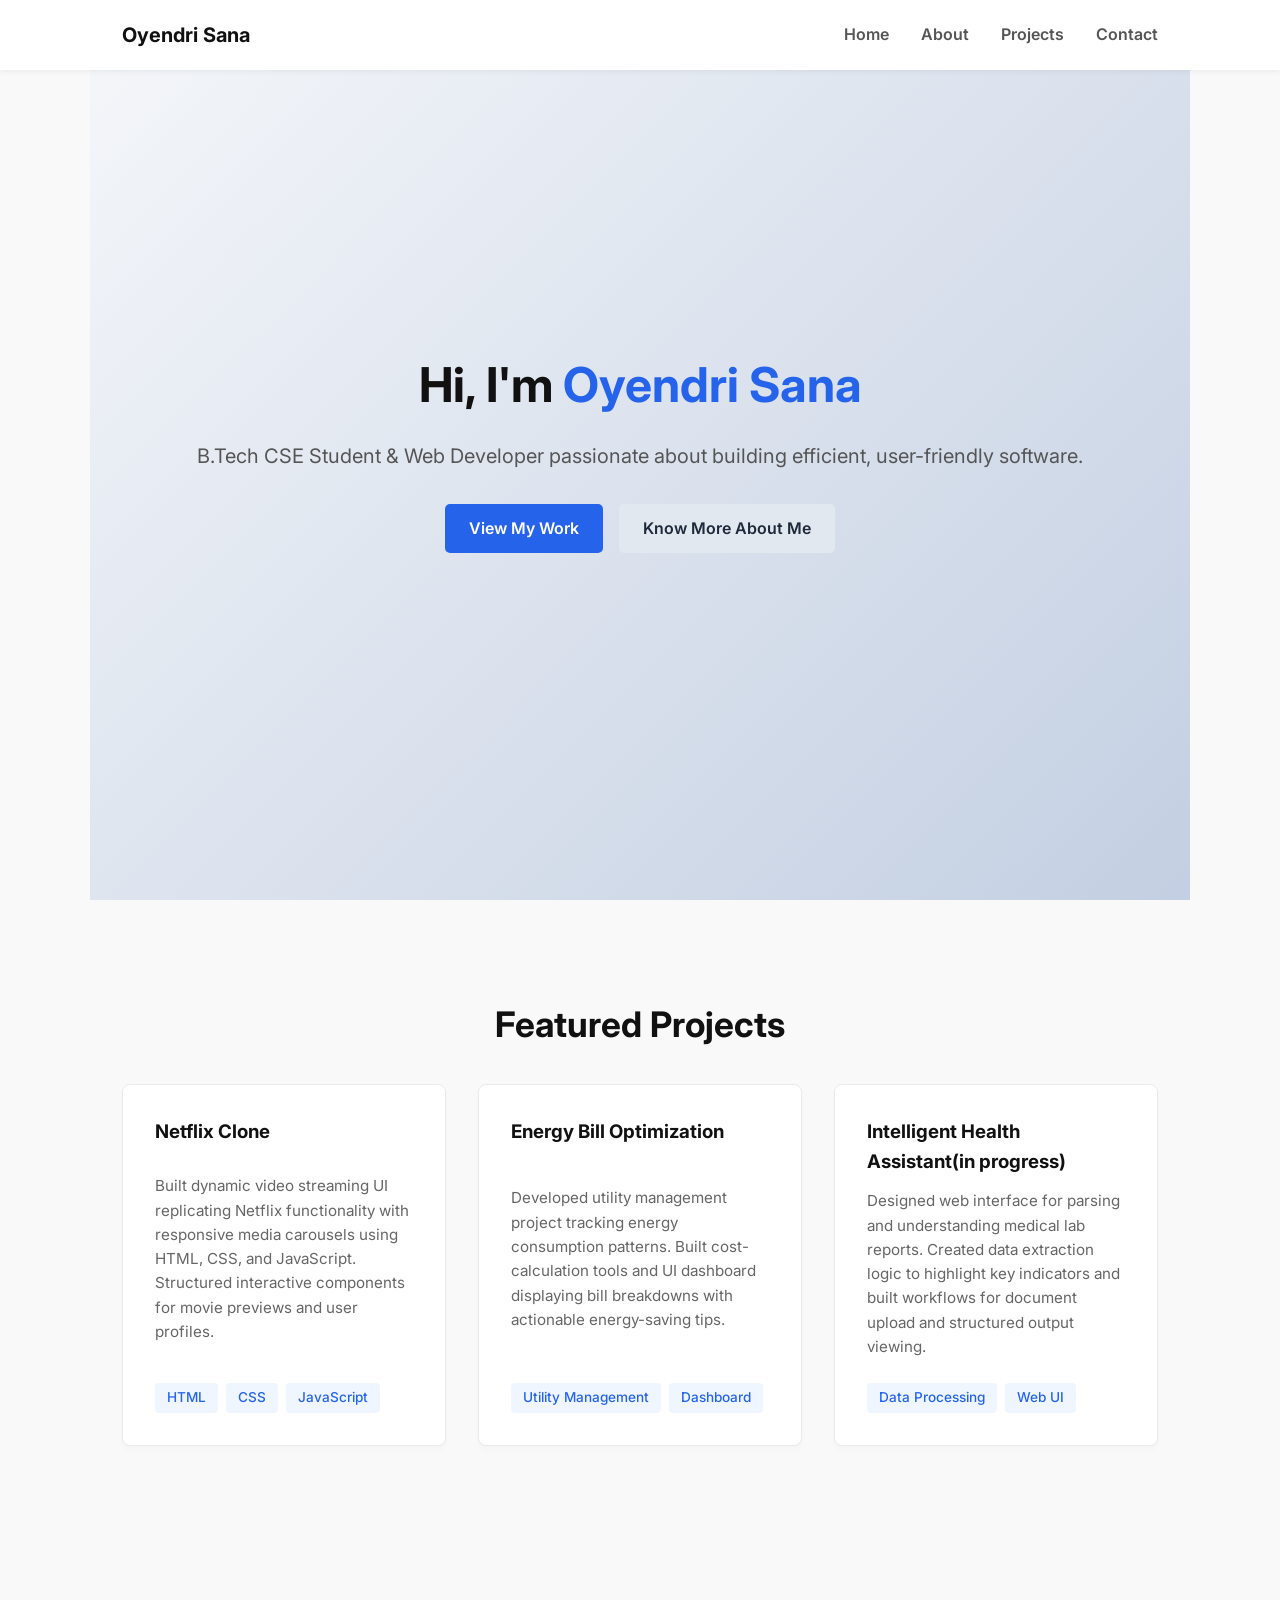
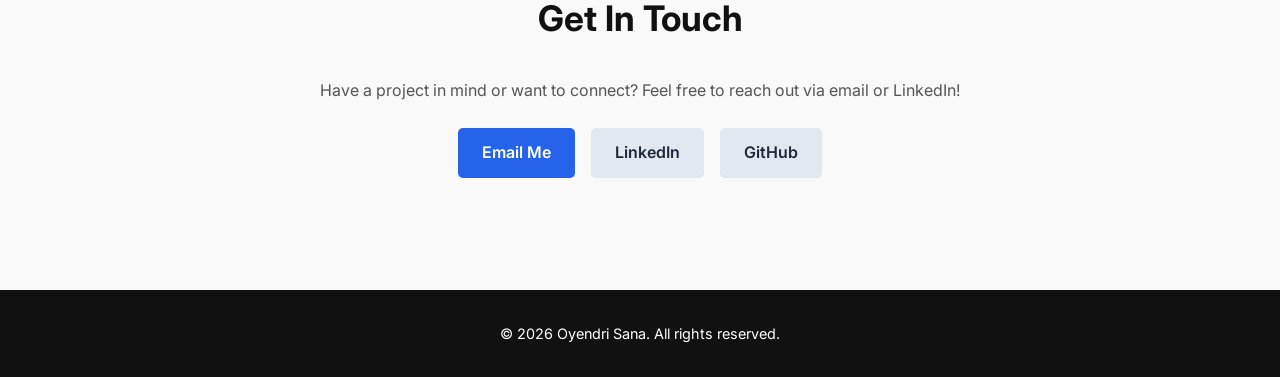
==== index.html @ 6a17782d "Initial commit for Curriculum Vitae" ====
<!DOCTYPE html>
<html lang="en">
<head>
    <meta charset="UTF-8">
    <meta name="viewport" content="width=device-width, initial-scale=1.0">
    <title>Oyendri Sana | Curriculum Vitae</title>
    <link rel="stylesheet" href="style.css">
    <!-- Google Fonts -->
    <link href="https://fonts.googleapis.com/css2?family=Inter:wght@300;400;600;700&display=swap" rel="stylesheet">
</head>
<body>

    <!-- Header & Navigation -->
    <header>
        <nav class="navbar">
            <a href="index.html" class="logo">Oyendri Sana</a>
            <ul class="nav-links">
                <li><a href="index.html">Home</a></li>
                <li><a href="about.html">About</a></li>
                <li><a href="#projects">Projects</a></li>
                <li><a href="#contact">Contact</a></li>
            </ul>
        </nav>
    </header>

    <!-- Hero Section -->
    <section class="hero">
        <div class="hero-content">
            <h1>Hi, I'm <span class="highlight">Oyendri Sana</span></h1>
            <p>B.Tech CSE Student & Web Developer passionate about building efficient, user-friendly software.</p>
            <div class="hero-btns">
                <a href="#projects" class="btn">View My Work</a>
                <a href="about.html" class="btn btn-secondary">Know More About Me</a>
            </div>
        </div>
    </section>

    <!-- Projects Section -->
    <section id="projects" class="projects">
        <h2>Featured Projects</h2>
        <div class="project-grid">
            <div class="project-card">
                <h3>Netflix Clone</h3>
                <p>Built dynamic video streaming UI replicating Netflix functionality with responsive media carousels using HTML, CSS, and JavaScript. Structured interactive components for movie previews and user profiles.</p>
                <div class="tech-stack"><span>HTML</span><span>CSS</span><span>JavaScript</span></div>
            </div>
            <div class="project-card">
                <h3>Energy Bill Optimization</h3>
                <p>Developed utility management project tracking energy consumption patterns. Built cost-calculation tools and UI dashboard displaying bill breakdowns with actionable energy-saving tips.</p>
                <div class="tech-stack"><span>Utility Management</span><span>Dashboard</span></div>
            </div>
             <div class="project-card">
                <h3>Intelligent Health Assistant(in progress)</h3>
                <p>Designed web interface for parsing and understanding medical lab reports. Created data extraction logic to highlight key indicators and built workflows for document upload and structured output viewing.</p>
                <div class="tech-stack"><span>Data Processing</span><span>Web UI</span></div>
            </div>
        </div>
    </section>

    <!-- Contact Section -->
    <section id="contact" class="contact">
        <h2>Get In Touch</h2>
        <p>Have a project in mind or want to connect? Feel free to reach out via email or LinkedIn!</p>
        <div class="contact-links">
            <a href="mailto:sanaoindri@gmail.com" class="btn">Email Me</a>
            <a href="https://linkedin.com/in/oyendri-sana-14b73035a" target="_blank" class="btn btn-secondary">LinkedIn</a>
            <a href="https://github.com/Oyendri04" target="_blank" class="btn btn-secondary">GitHub</a>
        </div>
    </section>

    <!-- Footer -->
    <footer>
        <p>&copy; 2026 Oyendri Sana. All rights reserved.</p>
    </footer>

</body>
</html>
---- style.css ----
/* Global Reset & Styling */
* {
    margin: 0;
    padding: 0;
    box-sizing: border-box;
}

body {
    font-family: 'Inter', sans-serif;
    line-height: 1.6;
    color: #333;
    background-color: #f9f9f9;
}

/* Navbar */
header {
    background: #fff;
    position: fixed;
    width: 100%;
    top: 0;
    box-shadow: 0 2px 5px rgba(0,0,0,0.05);
    z-index: 1000;
}

.navbar {
    display: flex;
    justify-content: space-between;
    align-items: center;
    max-width: 1100px;
    margin: 0 auto;
    padding: 1.2rem 2rem;
}

.logo {
    font-weight: 700;
    font-size: 1.25rem;
    color: #111;
    text-decoration: none;
}

.nav-links {
    list-style: none;
    display: flex;
    gap: 2rem;
}

.nav-links a {
    text-decoration: none;
    color: #555;
    font-weight: 600;
    transition: color 0.3s;
}

.nav-links a:hover, .nav-links a.active {
    color: #2563eb;
}

/* Hero Section */
.hero {
    height: 100vh;
    display: flex;
    align-items: center;
    justify-content: center;
    text-align: center;
    background: linear-gradient(135deg, #f5f7fa 0%, #c3cfe2 100%);
    padding: 0 1rem;
}

.hero-content h1 {
    font-size: 3rem;
    margin-bottom: 1rem;
    color: #111;
}

.highlight {
    color: #2563eb;
}

.hero-content p {
    font-size: 1.25rem;
    color: #555;
    margin-bottom: 2rem;
}

.hero-btns {
    display: flex;
    gap: 1rem;
    justify-content: center;
}

/* Buttons */
.btn {
    display: inline-block;
    background: #2563eb;
    color: #fff;
    padding: 0.75rem 1.5rem;
    border-radius: 5px;
    text-decoration: none;
    font-weight: 600;
    transition: background 0.3s;
}

.btn:hover {
    background: #1d4ed8;
}

.btn-secondary {
    background: #e2e8f0;
    color: #1e293b;
}

.btn-secondary:hover {
    background: #cbd5e1;
}

/* Sections General */
section {
    padding: 6rem 2rem 3rem;
    max-width: 1100px;
    margin: 0 auto;
}

section h2 {
    font-size: 2.2rem;
    margin-bottom: 2rem;
    text-align: center;
    color: #111;
}

/* Projects Section */
.project-grid {
    display: grid;
    grid-template-columns: repeat(auto-fit, minmax(300px, 1fr));
    gap: 2rem;
    margin-top: 2rem;
}

.project-card {
    background: #fff;
    padding: 2rem;
    border-radius: 8px;
    box-shadow: 0 4px 6px rgba(0,0,0,0.02);
    border: 1px solid #eaeaea;
    transition: transform 0.3s, box-shadow 0.3s;
    display: flex;
    flex-direction: column;
    justify-content: space-between;
}

.project-card:hover {
    transform: translateY(-5px);
    box-shadow: 0 10px 15px rgba(0,0,0,0.05);
}

.project-card h3 {
    margin-bottom: 0.75rem;
    color: #111;
}

.project-card p {
    color: #666;
    margin-bottom: 1.5rem;
    font-size: 0.95rem;
}

.tech-stack {
    display: flex;
    gap: 0.5rem;
    flex-wrap: wrap;
}

.tech-stack span {
    background: #eff6ff;
    color: #2563eb;
    padding: 0.25rem 0.75rem;
    border-radius: 4px;
    font-size: 0.85rem;
    font-weight: 500;
}

/* About Page Specific Styles */
.about-page {
    padding-top: 7rem;
}

.about-container {
    background: #fff;
    padding: 3rem;
    border-radius: 12px;
    box-shadow: 0 4px 6px rgba(0,0,0,0.02);
    border: 1px solid #eaeaea;
}

.profile-card-summary {
    margin-bottom: 2.5rem;
}

.profile-card-summary h3, .resume-section h3 {
    font-size: 1.4rem;
    color: #1e293b;
    margin-bottom: 1rem;
    border-bottom: 2px solid #eff6ff;
    padding-bottom: 0.5rem;
}

.resume-section {
    margin-bottom: 2.5rem;
}

.resume-item {
    margin-bottom: 1.5rem;
}

.resume-item h4 {
    font-size: 1.1rem;
    color: #0f172a;
}

.resume-item .institution {
    color: #475569;
    font-weight: 500;
}

.resume-item .meta {
    color: #64748b;
    font-size: 0.9rem;
}

.skills-grid {
    display: grid;
    grid-template-columns: repeat(auto-fit, minmax(250px, 1fr));
    gap: 1.5rem;
}

.skill-category {
    background: #f8fafc;
    padding: 1.25rem;
    border-radius: 8px;
    border: 1px solid #e2e8f0;
}

.skill-category h4 {
    color: #2563eb;
    margin-bottom: 0.5rem;
    font-size: 1rem;
}

.achievements-list {
    list-style-type: disc;
    padding-left: 1.5rem;
    color: #475569;
}

.achievements-list li {
    margin-bottom: 0.75rem;
}

/* Contact Section */
.contact {
    text-align: center;
}

.contact p {
    margin-bottom: 1.5rem;
    color: #555;
}

.contact-links {
    display: flex;
    justify-content: center;
    gap: 1rem;
    flex-wrap: wrap;
}

/* Footer */
footer {
    text-align: center;
    padding: 2rem;
    background: #111;
    color: #fff;
    margin-top: 4rem;
    font-size: 0.9rem;
}
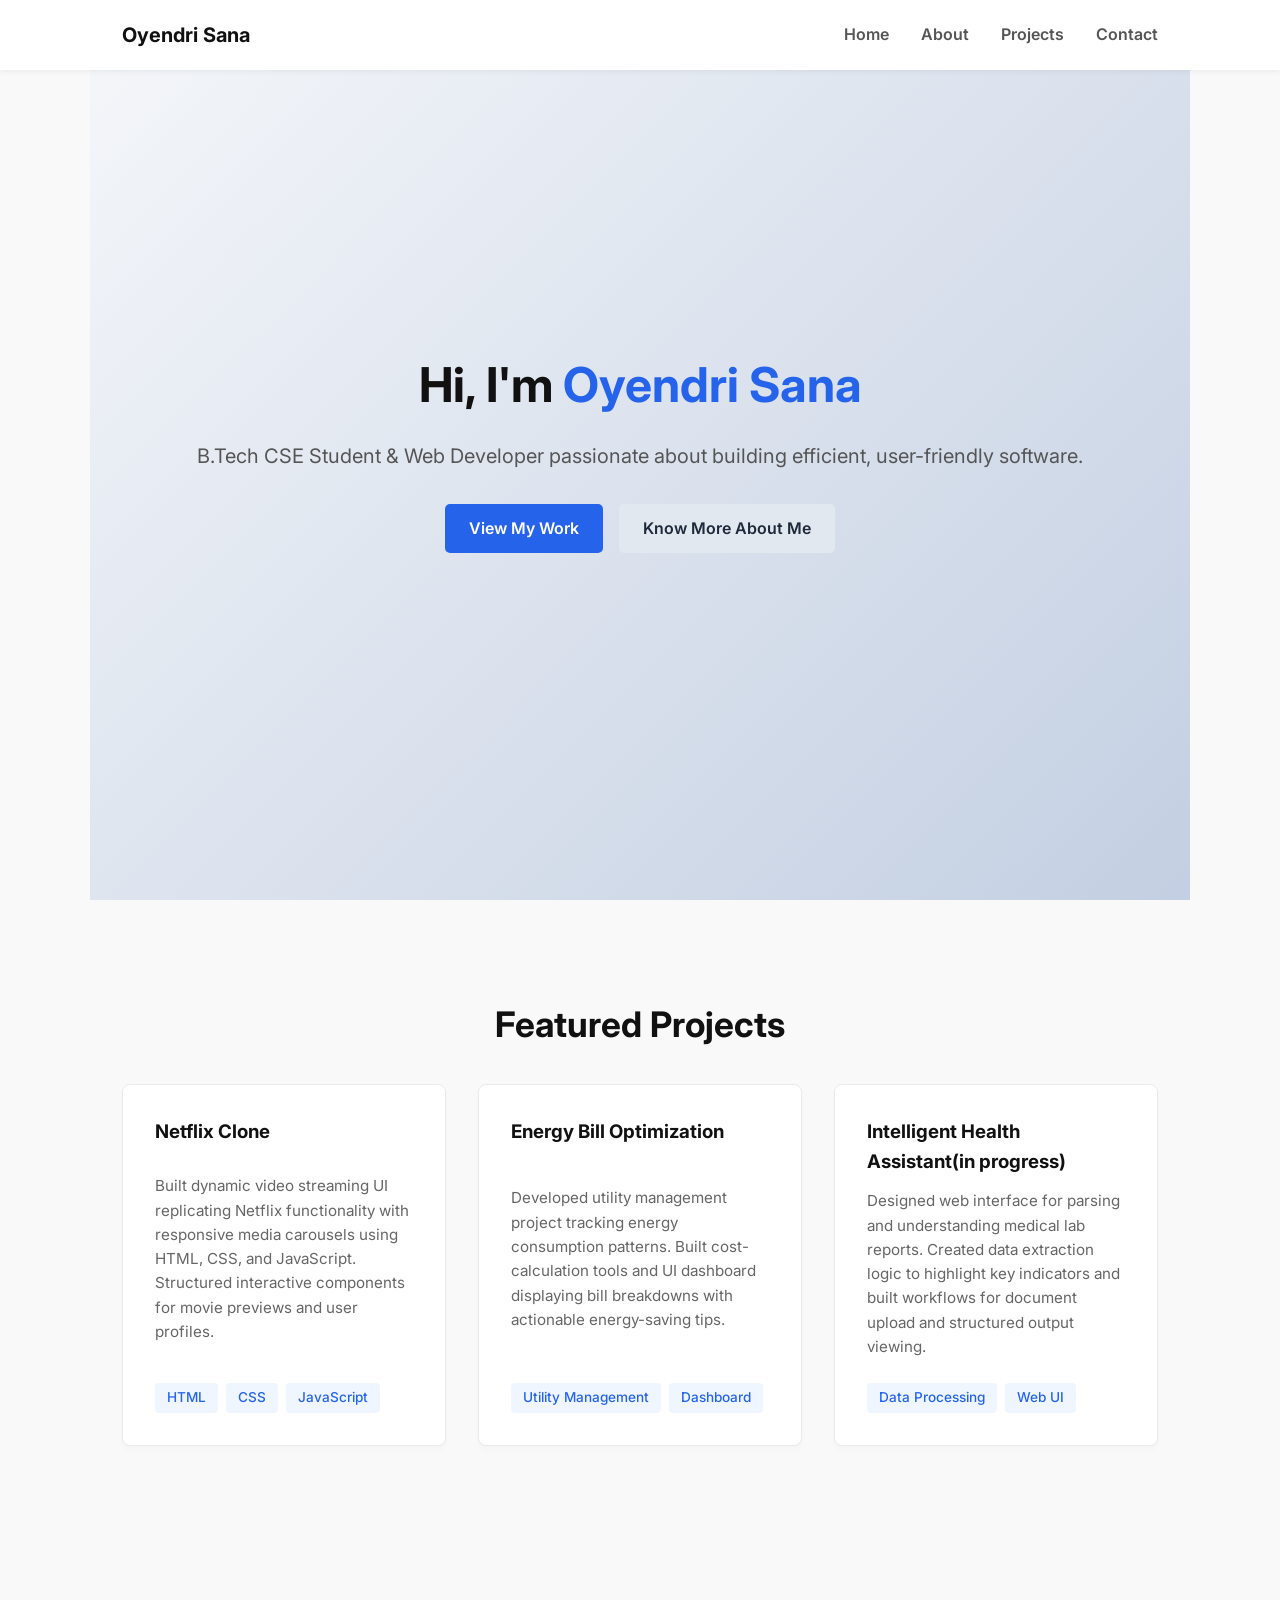
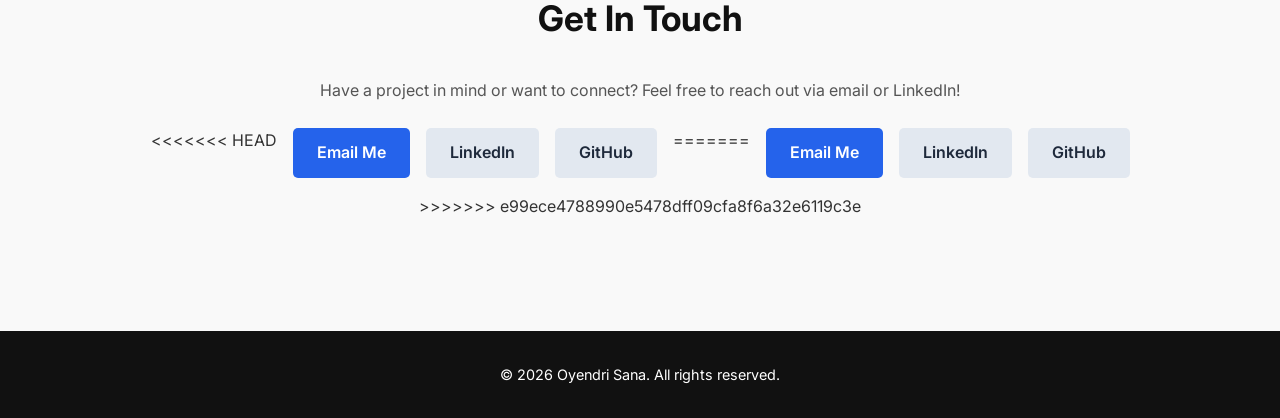
==== commit 9109ec9c: "Resolve merge conflict and update contact links" ====
--- a/index.html
+++ b/index.html
@@ -62,9 +62,15 @@
         <h2>Get In Touch</h2>
         <p>Have a project in mind or want to connect? Feel free to reach out via email or LinkedIn!</p>
         <div class="contact-links">
-            <a href="mailto:sanaoindri@gmail.com" class="btn">Email Me</a>
+<<<<<<< HEAD
+            <a href="https://oyendri.sana.in@gmail.com" class="btn">Email Me</a>
+            <a href="https://linkedin.com/in/oyendri-sana-14b73035a" target="_blank" class="btn btn-secondary">LinkedIn</a>
+            <a href="https://github.com/oyendrisana" target="_blank" class="btn btn-secondary">GitHub</a>
+=======
+            <a href="https://mail.google.com/mail/?view=cm&fs=1&to=oyendri.sana.in@gmail.com" target="_blank" class="btn">Email Me</a>
             <a href="https://linkedin.com/in/oyendri-sana-14b73035a" target="_blank" class="btn btn-secondary">LinkedIn</a>
             <a href="https://github.com/Oyendri04" target="_blank" class="btn btn-secondary">GitHub</a>
+>>>>>>> e99ece4788990e5478dff09cfa8f6a32e6119c3e
         </div>
     </section>
 
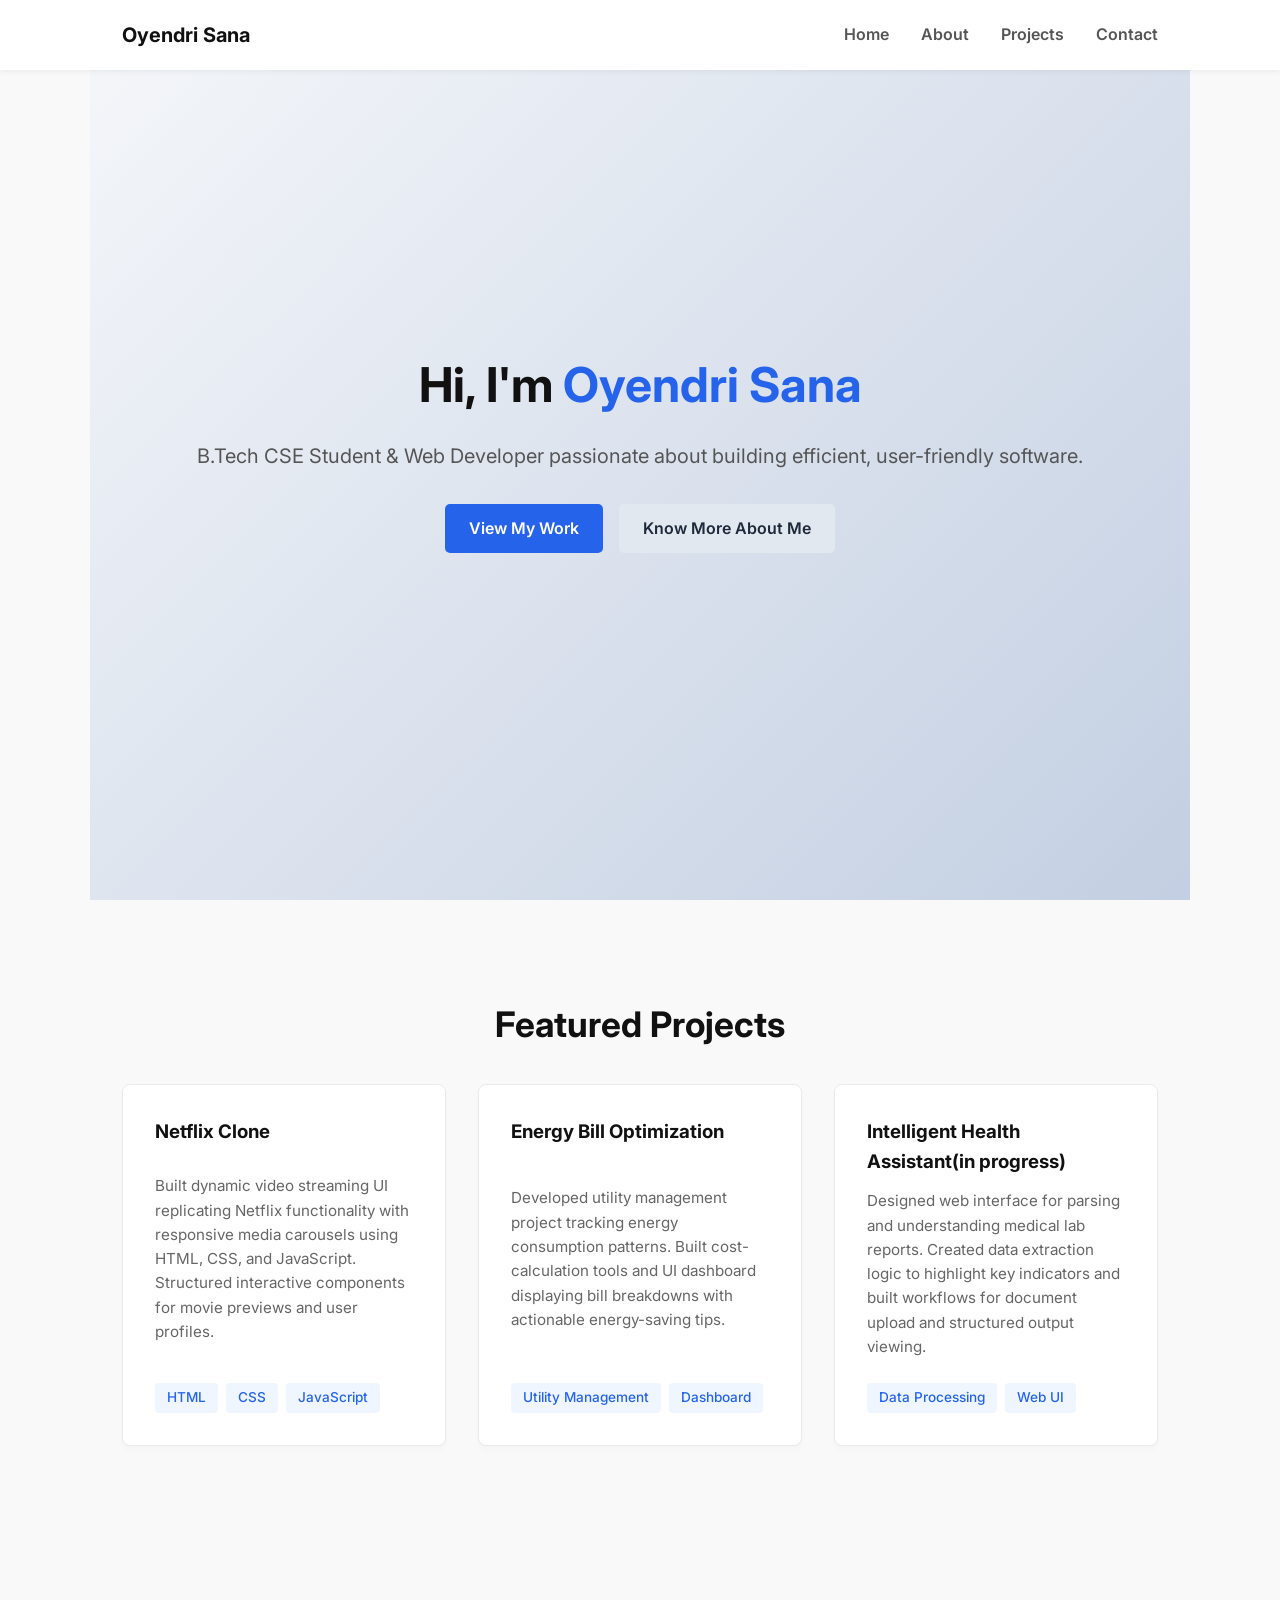
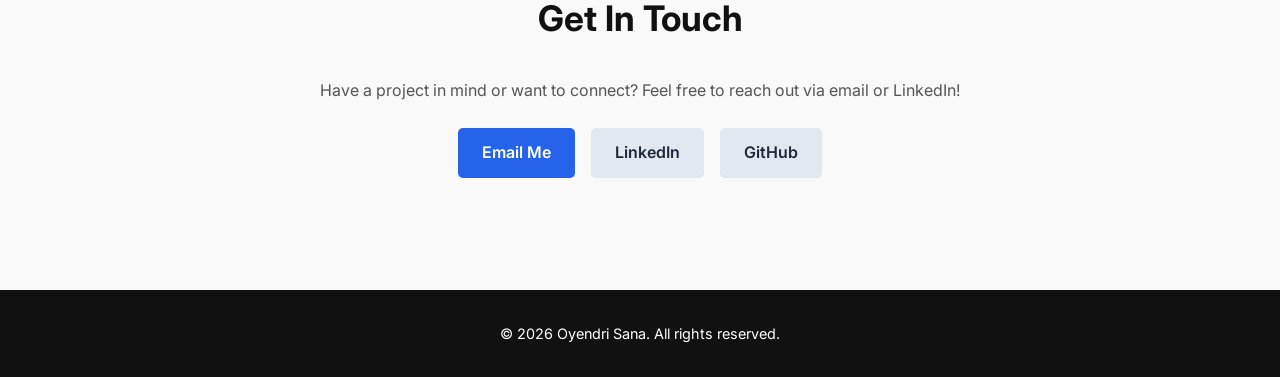
==== commit 1b893683: "Resolve merge conflict and update contact links" ====
--- a/index.html
+++ b/index.html
@@ -62,15 +62,9 @@
         <h2>Get In Touch</h2>
         <p>Have a project in mind or want to connect? Feel free to reach out via email or LinkedIn!</p>
         <div class="contact-links">
-<<<<<<< HEAD
-            <a href="https://oyendri.sana.in@gmail.com" class="btn">Email Me</a>
+            <a href="https://mail.google.com/mail/?view=cm&fs=1&to=oyendri.sana.in@gmail.com" target="_blank" class="btn">Email Me</a>
             <a href="https://linkedin.com/in/oyendri-sana-14b73035a" target="_blank" class="btn btn-secondary">LinkedIn</a>
             <a href="https://github.com/oyendrisana" target="_blank" class="btn btn-secondary">GitHub</a>
-=======
-            <a href="https://mail.google.com/mail/?view=cm&fs=1&to=oyendri.sana.in@gmail.com" target="_blank" class="btn">Email Me</a>
-            <a href="https://linkedin.com/in/oyendri-sana-14b73035a" target="_blank" class="btn btn-secondary">LinkedIn</a>
-            <a href="https://github.com/Oyendri04" target="_blank" class="btn btn-secondary">GitHub</a>
->>>>>>> e99ece4788990e5478dff09cfa8f6a32e6119c3e
         </div>
     </section>
 
